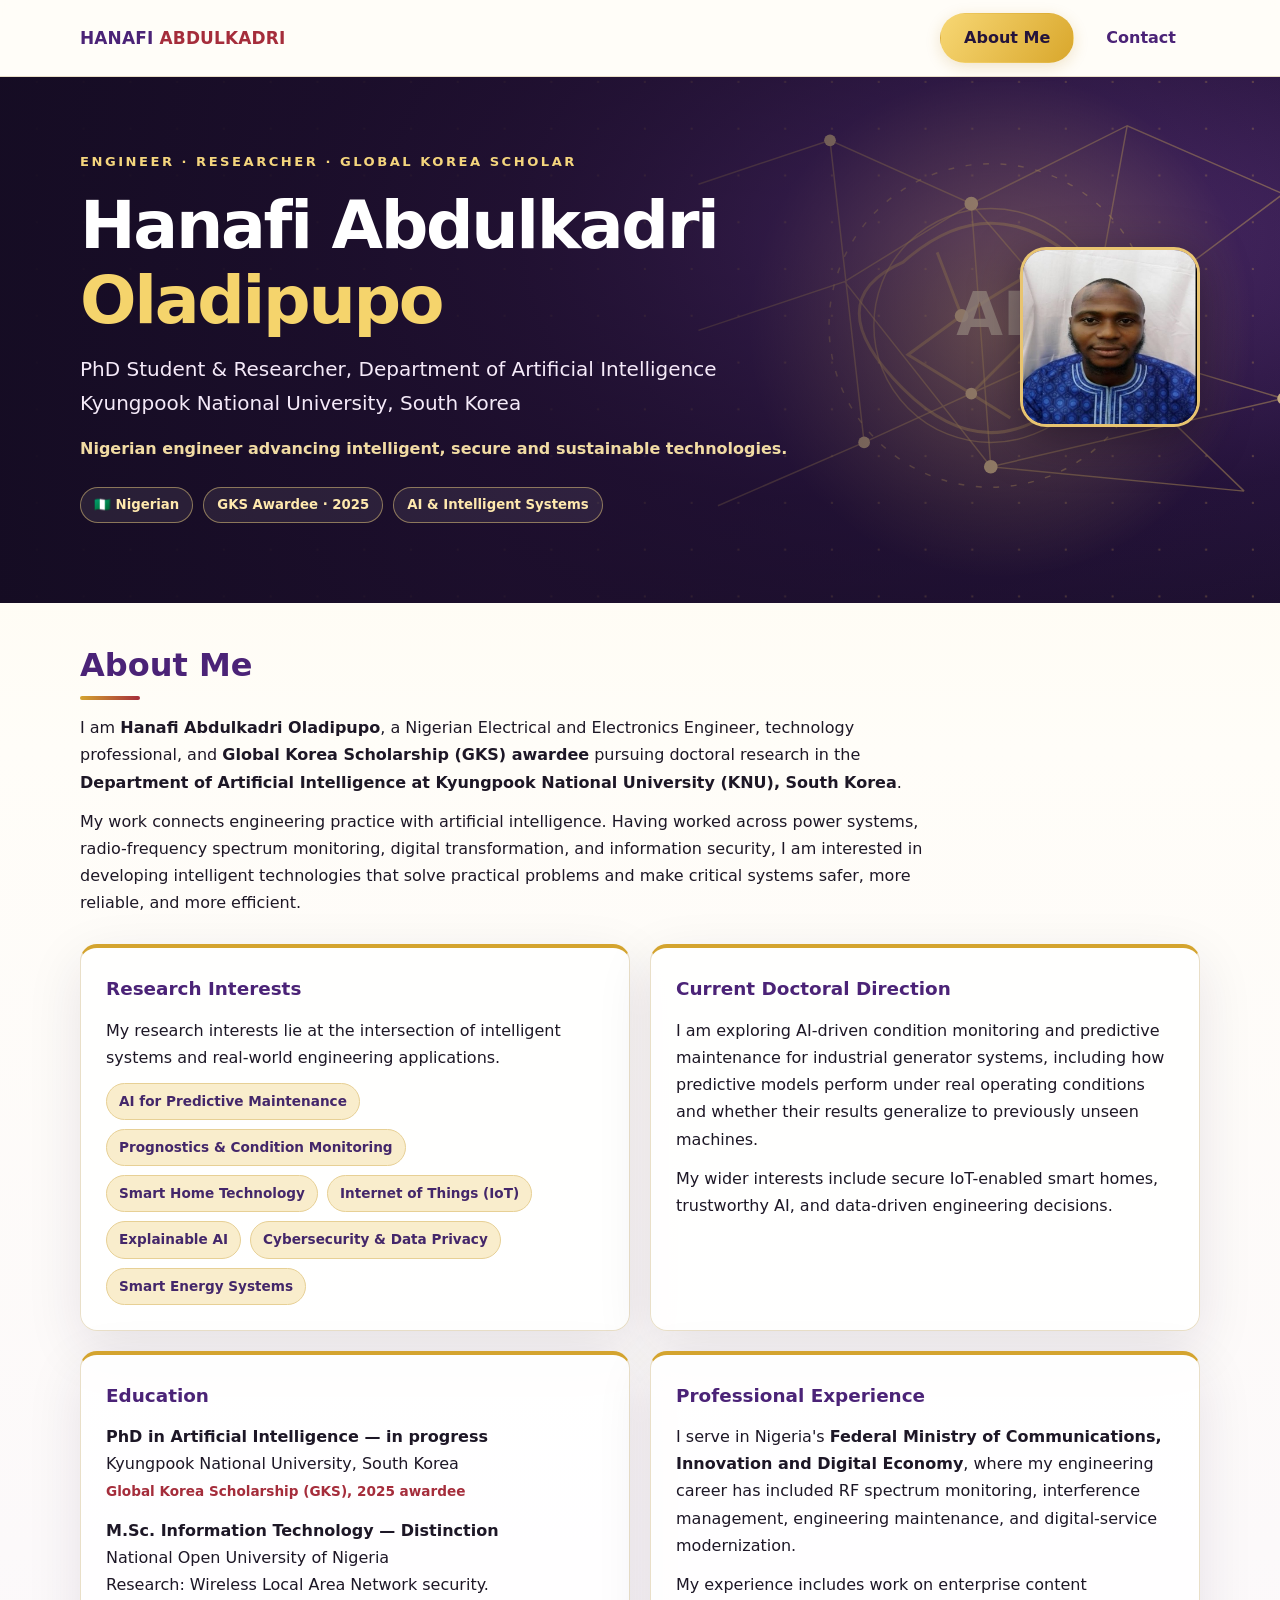
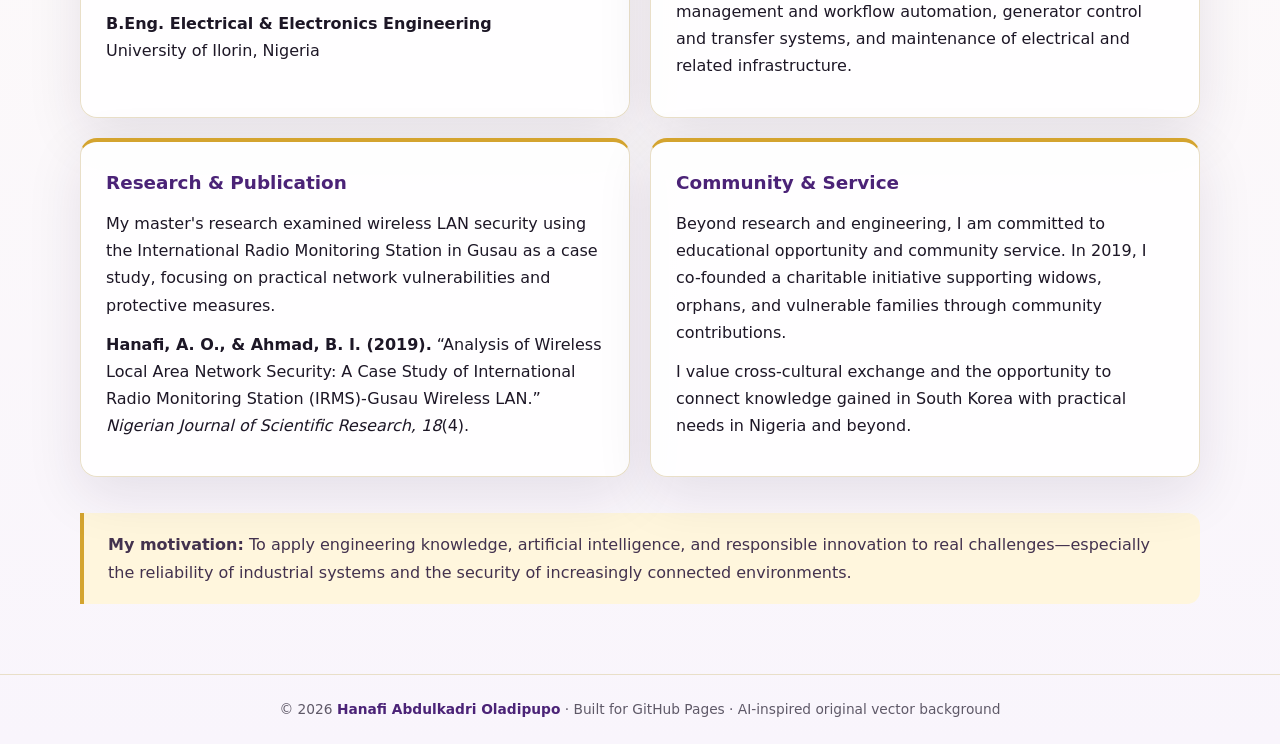
==== index.html.html @ 6dbf39a3 "Add files via upload" ====
<!DOCTYPE html>
<html lang="en">
<head>
<meta charset="UTF-8">
<meta name="viewport" content="width=device-width, initial-scale=1">
<meta name="theme-color" content="#24143b">
<meta name="description" content="Hanafi Abdulkadri Oladipupo — Nigerian GKS scholar and PhD researcher in Artificial Intelligence at Kyungpook National University, South Korea.">
<title>Hanafi Abdulkadri Oladipupo | AI Researcher & GKS Scholar</title>
<style>
:root{--gold:#d4a42f;--gold-light:#fff0ba;--violet:#4b2377;--ink:#1d1726;--red:#a52d3b;--muted:#5f5968;--paper:#fffdf8;--line:#e9dfc8;--shadow:0 18px 55px rgba(36,20,59,.10)}
*{box-sizing:border-box}html{scroll-behavior:smooth}body{margin:0;background:linear-gradient(180deg,#fff9e9,#fffdf8 32%,#f9f5fc);color:var(--ink);font:16px/1.7 system-ui,-apple-system,"Segoe UI",sans-serif}a{color:var(--violet)}a:focus-visible,button:focus-visible{outline:3px solid var(--gold);outline-offset:4px}.wrap{width:min(1120px,calc(100% - 40px));margin:auto}.topbar{position:sticky;top:0;z-index:20;background:rgba(255,253,248,.96);backdrop-filter:blur(14px);border-bottom:1px solid var(--line)}.nav{display:flex;align-items:center;justify-content:space-between;gap:18px;min-height:76px}.brand{font-size:1.06rem;font-weight:850;letter-spacing:.01em;color:var(--violet);text-decoration:none}.brand span{color:var(--red)}.tabs{display:flex;gap:8px}.tab{font:inherit;font-weight:750;cursor:pointer;border:1px solid transparent;border-radius:999px;padding:10px 23px;color:var(--violet);background:transparent}.tab[aria-selected="true"]{color:#24143b;background:linear-gradient(125deg,#f7d774,#d9a72c);box-shadow:0 4px 15px rgba(181,126,18,.2)}
.hero{position:relative;overflow:hidden;min-height:490px;display:flex;align-items:center;background:radial-gradient(ellipse at 75% 30%,#5b337b 0%,#27143e 52%,#160e25 100%);color:#fff}.hero-art{position:absolute;inset:0;width:100%;height:100%;opacity:.85;pointer-events:none}.hero:after{content:"";position:absolute;inset:0;background:linear-gradient(90deg,rgba(21,12,35,.95) 0%,rgba(28,14,43,.85) 40%,rgba(25,13,40,.15) 100%)}.hero-inner{position:relative;z-index:1;padding:74px 0 80px;display:grid;grid-template-columns:1fr 180px;align-items:center;gap:38px}.eyebrow{font-size:.82rem;text-transform:uppercase;letter-spacing:.19em;color:#f4d57d;font-weight:800}.hero h1{font-size:clamp(2.2rem,5.2vw,4.5rem);line-height:1.12;letter-spacing:-.035em;margin:15px 0}.hero h1 em{font-style:normal;color:#f5d46c}.hero .lead{font-size:clamp(1.05rem,2vw,1.25rem);max-width:730px;color:#f5eaf9;margin:0}.hero .sublead{color:#f1dba3;font-weight:650;margin-top:15px}.portrait{width:180px;height:180px;border-radius:26px;border:3px solid rgba(250,213,115,.9);object-fit:cover;box-shadow:0 12px 45px #10071b88;background:#432661}.portrait-fallback{display:none;align-items:center;justify-content:center;font-size:3rem;font-weight:800;color:#f7d777}.badges{display:flex;gap:10px;flex-wrap:wrap;margin-top:24px}.badge{border:1px solid #eecf7e80;border-radius:999px;background:#ffffff14;padding:6px 13px;font-size:.83rem;font-weight:700;color:#ffe9ae}
main{padding:42px 0 70px}.panel[hidden]{display:none!important}.intro{max-width:850px;margin-bottom:28px}.section-title{color:var(--violet);font-size:clamp(1.5rem,3vw,2rem);line-height:1.25;margin:0 0 14px}.section-title:after{content:"";display:block;width:60px;height:4px;background:linear-gradient(90deg,var(--gold),var(--red));margin-top:11px;border-radius:4px}.intro p,.card p{margin:0 0 12px}.cards{display:grid;grid-template-columns:repeat(2,minmax(0,1fr));gap:20px;margin:25px 0 36px}.card{background:rgba(255,255,255,.92);border:1px solid var(--line);border-top:4px solid var(--gold);border-radius:17px;padding:25px;box-shadow:var(--shadow)}.card h3{margin:0 0 12px;color:var(--violet);font-size:1.15rem}.card .meta{font-size:.85rem;font-weight:750;color:var(--red)}.card ul{padding-left:20px;margin:8px 0 0}.card li{margin:7px 0}.full{grid-column:1/-1}.chip-row{display:flex;gap:9px;flex-wrap:wrap}.chip{background:#f9edcc;color:#44276a;border:1px solid #e7d095;border-radius:999px;padding:6px 12px;font-size:.85rem;font-weight:650}.quote{border-left:4px solid var(--gold);padding:18px 24px;background:#fff6dd;border-radius:0 13px 13px 0;color:#43324e}.contact-grid{display:grid;grid-template-columns:1.1fr .9fr;gap:22px;margin-top:24px}.contact-link{display:block;padding:16px 18px;border:1px solid var(--line);border-radius:12px;background:#fffdf9;text-decoration:none;margin:12px 0;overflow-wrap:anywhere}.contact-link strong{display:block;color:var(--violet)}.contact-link span{color:var(--muted);font-size:.93rem}.contact-link:hover{border-color:var(--gold);background:#fff8e7}.small-note{font-size:.9rem;color:var(--muted)}footer{border-top:1px solid var(--line);padding:23px 0;text-align:center;color:var(--muted);font-size:.86rem}footer strong{color:var(--violet)}
@media(max-width:740px){.nav{min-height:70px}.brand{font-size:.9rem}.tab{padding:8px 13px;font-size:.9rem}.hero-inner{grid-template-columns:1fr;padding:55px 0 62px}.portrait{grid-row:1;width:124px;height:124px}.hero:after{background:linear-gradient(90deg,rgba(21,12,35,.94),rgba(25,13,40,.64))}.cards,.contact-grid{grid-template-columns:1fr}.full{grid-column:auto}.card{padding:20px}.hero{min-height:0}}@media(prefers-reduced-motion:reduce){html{scroll-behavior:auto}}
</style>
</head>
<body>
<header class="topbar"><nav class="nav wrap" aria-label="Main navigation"><a class="brand" href="#about">HANAFI <span>ABDULKADRI</span></a><div class="tabs" role="tablist" aria-label="Website sections"><button id="tab-about" class="tab" type="button" role="tab" aria-controls="about" aria-selected="true">About Me</button><button id="tab-contact" class="tab" type="button" role="tab" aria-controls="contact" aria-selected="false" tabindex="-1">Contact</button></div></nav></header>
<section class="hero" aria-label="Introduction">
<svg class="hero-art" viewBox="0 0 1440 540" preserveAspectRatio="xMidYMid slice" aria-hidden="true" xmlns="http://www.w3.org/2000/svg"><defs><radialGradient id="glow"><stop stop-color="#f9d26b" stop-opacity=".55"/><stop offset="1" stop-color="#f9d26b" stop-opacity="0"/></radialGradient><pattern id="dots" width="48" height="48" patternUnits="userSpaceOnUse"><circle cx="5" cy="5" r="1.2" fill="#e9bb58" opacity=".35"/></pattern></defs><rect width="1440" height="540" fill="url(#dots)"/><circle cx="1090" cy="255" r="260" fill="url(#glow)"/><g stroke="#f2c966" stroke-opacity=".5" fill="none" stroke-width="1.5"><path d="M780 110L915 65 1060 130 1220 50 1380 120M780 260L930 210 1060 130 1180 270 1380 120M800 440L950 375 1180 270 1340 425M915 65L950 375M1060 130L1080 400 1340 425M1220 50L1180 270 1380 330M930 210L1080 400 1380 330"/><circle cx="1080" cy="255" r="166" stroke-dasharray="6 12"/><circle cx="1080" cy="255" r="120"/><path d="M990 190Q1080 110 1170 190T1170 320Q1080 410 990 320T990 190Z" stroke-width="3"/><path d="M1025 180L1050 245 995 285 1060 325 1120 265 1170 290M1050 245L1115 205 1170 230M1060 325L1100 350" stroke-width="3"/></g><g fill="#ffe29a"><circle cx="915" cy="65" r="6"/><circle cx="1060" cy="130" r="7"/><circle cx="1180" cy="270" r="8"/><circle cx="950" cy="375" r="6"/><circle cx="1080" cy="400" r="7"/><circle cx="1380" cy="330" r="6"/><circle cx="1050" cy="245" r="7"/><circle cx="1115" cy="205" r="6"/><circle cx="1060" cy="325" r="6"/></g><text x="1080" y="265" text-anchor="middle" font-family="system-ui,sans-serif" font-size="62" font-weight="800" fill="#fff1bf" opacity=".8">AI</text></svg>
<div class="wrap hero-inner"><div><div class="eyebrow">Engineer · Researcher · Global Korea Scholar</div><h1>Hanafi Abdulkadri <em>Oladipupo</em></h1><p class="lead">PhD Student &amp; Researcher, Department of Artificial Intelligence<br>Kyungpook National University, South Korea</p><p class="sublead">Nigerian engineer advancing intelligent, secure and sustainable technologies.</p><div class="badges"><span class="badge">🇳🇬 Nigerian</span><span class="badge">GKS Awardee · 2025</span><span class="badge">AI &amp; Intelligent Systems</span></div></div><img class="portrait" src="photo.jpg" alt="Portrait of Hanafi Abdulkadri Oladipupo" onerror="this.style.display='none';this.nextElementSibling.style.display='flex'"><div class="portrait portrait-fallback" aria-label="Portrait placeholder">HA</div></div></section>
<main class="wrap">
<section id="about" class="panel" role="tabpanel" aria-labelledby="tab-about" tabindex="0">
<div class="intro"><h2 class="section-title">About Me</h2><p>I am <strong>Hanafi Abdulkadri Oladipupo</strong>, a Nigerian Electrical and Electronics Engineer, technology professional, and <strong>Global Korea Scholarship (GKS) awardee</strong> pursuing doctoral research in the <strong>Department of Artificial Intelligence at Kyungpook National University (KNU), South Korea</strong>.</p><p>My work connects engineering practice with artificial intelligence. Having worked across power systems, radio-frequency spectrum monitoring, digital transformation, and information security, I am interested in developing intelligent technologies that solve practical problems and make critical systems safer, more reliable, and more efficient.</p></div>
<div class="cards">
<article class="card"><h3>Research Interests</h3><p>My research interests lie at the intersection of intelligent systems and real-world engineering applications.</p><div class="chip-row"><span class="chip">AI for Predictive Maintenance</span><span class="chip">Prognostics &amp; Condition Monitoring</span><span class="chip">Smart Home Technology</span><span class="chip">Internet of Things (IoT)</span><span class="chip">Explainable AI</span><span class="chip">Cybersecurity &amp; Data Privacy</span><span class="chip">Smart Energy Systems</span></div></article>
<article class="card"><h3>Current Doctoral Direction</h3><p>I am exploring AI-driven condition monitoring and predictive maintenance for industrial generator systems, including how predictive models perform under real operating conditions and whether their results generalize to previously unseen machines.</p><p>My wider interests include secure IoT-enabled smart homes, trustworthy AI, and data-driven engineering decisions.</p></article>
<article class="card"><h3>Education</h3><p><strong>PhD in Artificial Intelligence — in progress</strong><br>Kyungpook National University, South Korea<br><span class="meta">Global Korea Scholarship (GKS), 2025 awardee</span></p><p><strong>M.Sc. Information Technology — Distinction</strong><br>National Open University of Nigeria<br>Research: Wireless Local Area Network security.</p><p><strong>B.Eng. Electrical &amp; Electronics Engineering</strong><br>University of Ilorin, Nigeria</p></article>
<article class="card"><h3>Professional Experience</h3><p>I serve in Nigeria's <strong>Federal Ministry of Communications, Innovation and Digital Economy</strong>, where my engineering career has included RF spectrum monitoring, interference management, engineering maintenance, and digital-service modernization.</p><p>My experience includes work on enterprise content management and workflow automation, generator control and transfer systems, and maintenance of electrical and related infrastructure.</p></article>
<article class="card"><h3>Research &amp; Publication</h3><p>My master's research examined wireless LAN security using the International Radio Monitoring Station in Gusau as a case study, focusing on practical network vulnerabilities and protective measures.</p><p><strong>Hanafi, A. O., &amp; Ahmad, B. I. (2019).</strong> “Analysis of Wireless Local Area Network Security: A Case Study of International Radio Monitoring Station (IRMS)-Gusau Wireless LAN.” <em>Nigerian Journal of Scientific Research, 18</em>(4).</p></article>
<article class="card"><h3>Community &amp; Service</h3><p>Beyond research and engineering, I am committed to educational opportunity and community service. In 2019, I co-founded a charitable initiative supporting widows, orphans, and vulnerable families through community contributions.</p><p>I value cross-cultural exchange and the opportunity to connect knowledge gained in South Korea with practical needs in Nigeria and beyond.</p></article>
</div>
<div class="quote"><strong>My motivation:</strong> To apply engineering knowledge, artificial intelligence, and responsible innovation to real challenges—especially the reliability of industrial systems and the security of increasingly connected environments.</div>
</section>
<section id="contact" class="panel" role="tabpanel" aria-labelledby="tab-contact" tabindex="0" hidden>
<div class="intro"><h2 class="section-title">Contact</h2><p>I welcome academic discussions, research collaborations, professional connections, and opportunities to exchange ideas in artificial intelligence, intelligent maintenance, IoT, and cybersecurity.</p></div>
<div class="contact-grid"><article class="card"><h3>Get in Touch</h3><a class="contact-link" href="mailto:hanafiabdulkadri@gmail.com"><strong>Email</strong><span>hanafiabdulkadri@gmail.com</span></a><a class="contact-link" href="https://www.linkedin.com/in/abdulkadri-hanafi-283636173" target="_blank" rel="noopener noreferrer"><strong>LinkedIn</strong><span>Professional profile ↗</span></a><a class="contact-link" href="https://github.com/hanafi2026" target="_blank" rel="noopener noreferrer"><strong>GitHub</strong><span>github.com/hanafi2026 ↗</span></a></article><article class="card"><h3>Academic &amp; Professional Affiliation</h3><p><strong>Department of Artificial Intelligence</strong><br>Kyungpook National University (KNU)<br>Daegu, Republic of Korea</p><p><strong>Scholarship:</strong> Global Korea Scholarship (GKS)</p><p><strong>Nationality:</strong> Nigerian 🇳🇬</p><p><strong>Professional affiliation:</strong><br>Federal Ministry of Communications, Innovation and Digital Economy, Nigeria</p><p class="small-note">For research or professional enquiries, email is the preferred contact method.</p></article></div>
</section>
</main>
<footer><div class="wrap">© <span id="year">2026</span> <strong>Hanafi Abdulkadri Oladipupo</strong> · Built for GitHub Pages · AI-inspired original vector background</div></footer>
<script>
(()=>{const names=['about','contact'];const buttons=Object.fromEntries(names.map(n=>[n,document.getElementById('tab-'+n)]));const panels=Object.fromEntries(names.map(n=>[n,document.getElementById(n)]));function show(name,updateHash=true){if(!names.includes(name))name='about';names.forEach(n=>{const active=n===name;buttons[n].setAttribute('aria-selected',String(active));buttons[n].tabIndex=active?0:-1;panels[n].hidden=!active});if(updateHash)history.replaceState(null,'','#'+name);document.title=(name==='contact'?'Contact':'About Me')+' | Hanafi Abdulkadri Oladipupo'}names.forEach(n=>{buttons[n].addEventListener('click',()=>show(n));buttons[n].addEventListener('keydown',e=>{if(e.key==='ArrowRight'||e.key==='ArrowLeft'){e.preventDefault();const next=names[(names.indexOf(n)+(e.key==='ArrowRight'?1:names.length-1))%names.length];buttons[next].focus();show(next)}})});window.addEventListener('hashchange',()=>show(location.hash.slice(1),false));show(location.hash.slice(1),false);document.getElementById('year').textContent=new Date().getFullYear()})();
</script>
</body>
</html>
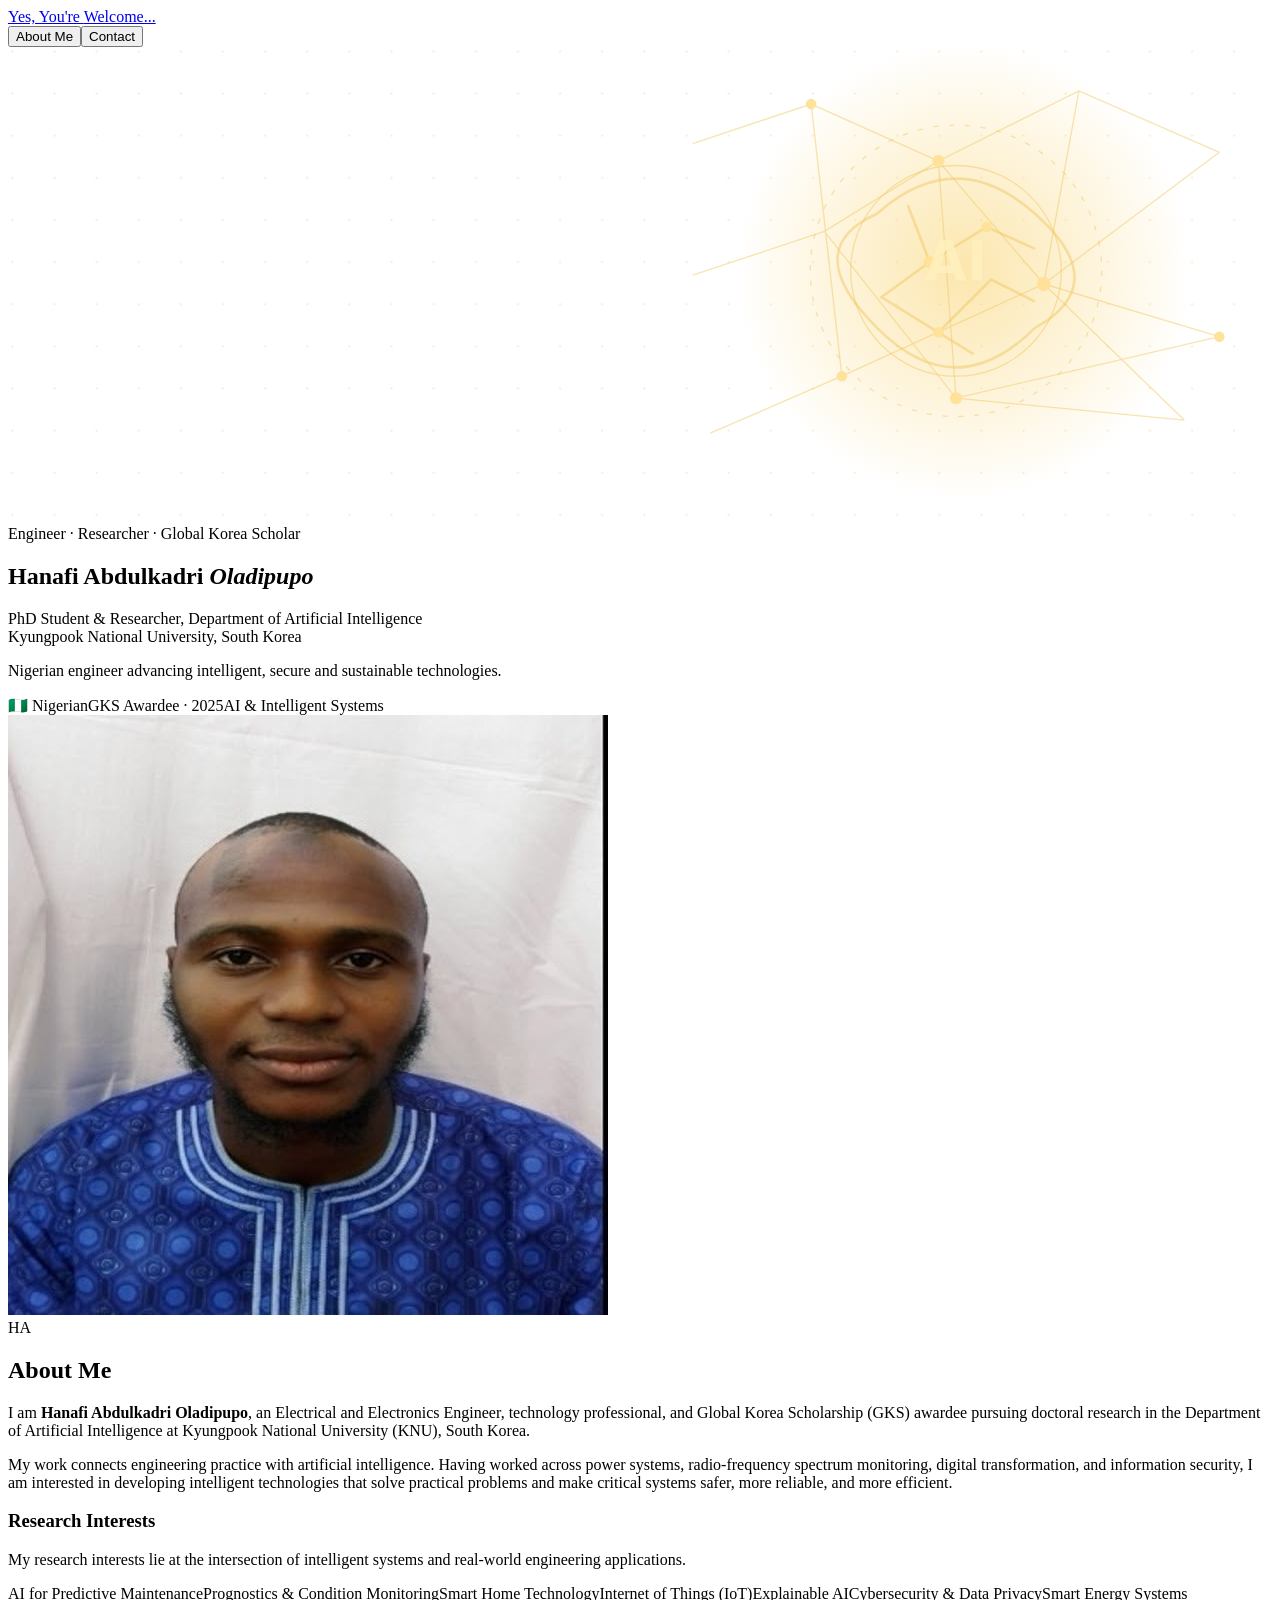
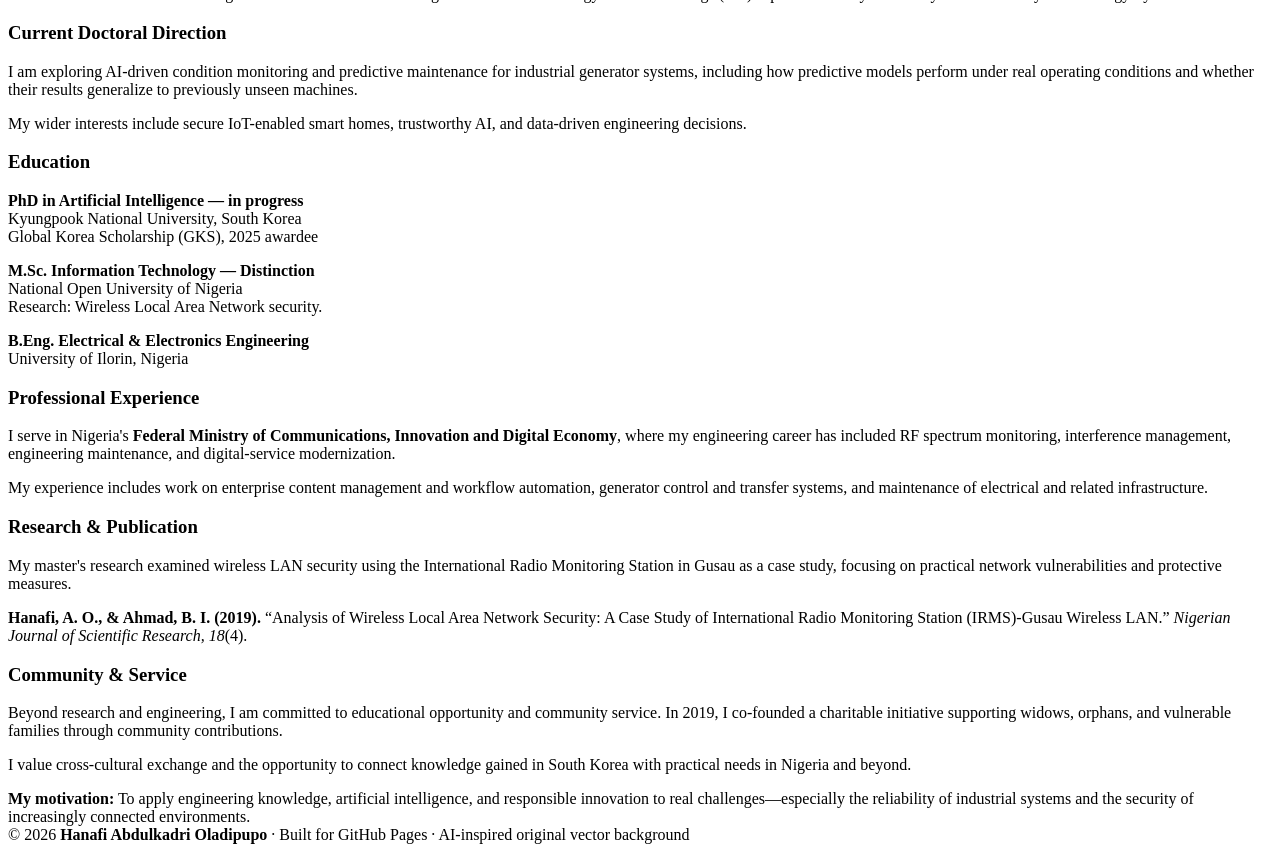
==== commit ba9b2648: "Add files via upload" ====
--- a/index.html.html
+++ b/index.html.html
@@ -3,25 +3,31 @@
 <head>
 <meta charset="UTF-8">
 <meta name="viewport" content="width=device-width, initial-scale=1">
+<meta http-equiv="Content-Security-Policy" content="default-src &#x27;none&#x27;; base-uri &#x27;none&#x27;; object-src &#x27;none&#x27;; script-src &#x27;self&#x27; &#x27;sha256-hJ82ZH4VjsyEWd4UjTtZNnlABT5K3oKX8ZdNizuu6Gg=&#x27;; style-src &#x27;self&#x27;; img-src &#x27;self&#x27;; font-src &#x27;none&#x27;; connect-src &#x27;none&#x27;; media-src &#x27;none&#x27;; frame-src &#x27;none&#x27;; form-action &#x27;none&#x27;; manifest-src &#x27;none&#x27;; upgrade-insecure-requests">
+<meta name="referrer" content="strict-origin-when-cross-origin">
+<meta name="robots" content="index, follow, max-image-preview:large">
+<link rel="canonical" href="https://hanafi2026.github.io/">
+<meta property="og:type" content="profile">
+<meta property="og:site_name" content="Hanafi Abdulkadri Oladipupo">
+<meta property="og:title" content="Hanafi Abdulkadri Oladipupo | AI Researcher &amp; GKS Scholar">
+<meta property="og:description" content="Nigerian GKS Scholar and PhD researcher in Artificial Intelligence at Kyungpook National University, South Korea. Research interests include predictive maintenance, prognostics, IoT and cybersecurity.">
+<meta property="og:url" content="https://hanafi2026.github.io/">
+<meta property="og:image" content="https://hanafi2026.github.io/photo.jpg">
+<meta name="twitter:card" content="summary">
+<script type="application/ld+json">{"@context":"https://schema.org","@type":"Person","@id":"https://hanafi2026.github.io/#person","name":"Hanafi Abdulkadri Oladipupo","alternateName":["Abdulkadri Hanafi Oladipupo","Abdulkadri O. Hanafi"],"url":"https://hanafi2026.github.io/","image":"https://hanafi2026.github.io/photo.jpg","description":"Nigerian GKS scholar and PhD researcher in Artificial Intelligence at Kyungpook National University, South Korea.","nationality":{"@type":"Country","name":"Nigeria"},"affiliation":{"@type":"CollegeOrUniversity","name":"Kyungpook National University","url":"https://www.knu.ac.kr/"},"knowsAbout":["Artificial Intelligence","Predictive Maintenance","Prognostics","Condition Monitoring","Internet of Things","Cybersecurity","Explainable AI"],"sameAs":["https://www.linkedin.com/in/abdulkadri-hanafi-283636173","https://github.com/hanafi2026"]}</script>
 <meta name="theme-color" content="#24143b">
-<meta name="description" content="Hanafi Abdulkadri Oladipupo — Nigerian GKS scholar and PhD researcher in Artificial Intelligence at Kyungpook National University, South Korea.">
+<meta name="description" content="Official website of Hanafi Abdulkadri Oladipupo, a Nigerian GKS Scholar and PhD researcher in Artificial Intelligence at Kyungpook National University, South Korea. Research: predictive maintenance, prognostics, IoT and intelligent systems.">
 <title>Hanafi Abdulkadri Oladipupo | AI Researcher & GKS Scholar</title>
-<style>
-:root{--gold:#d4a42f;--gold-light:#fff0ba;--violet:#4b2377;--ink:#1d1726;--red:#a52d3b;--muted:#5f5968;--paper:#fffdf8;--line:#e9dfc8;--shadow:0 18px 55px rgba(36,20,59,.10)}
-*{box-sizing:border-box}html{scroll-behavior:smooth}body{margin:0;background:linear-gradient(180deg,#fff9e9,#fffdf8 32%,#f9f5fc);color:var(--ink);font:16px/1.7 system-ui,-apple-system,"Segoe UI",sans-serif}a{color:var(--violet)}a:focus-visible,button:focus-visible{outline:3px solid var(--gold);outline-offset:4px}.wrap{width:min(1120px,calc(100% - 40px));margin:auto}.topbar{position:sticky;top:0;z-index:20;background:rgba(255,253,248,.96);backdrop-filter:blur(14px);border-bottom:1px solid var(--line)}.nav{display:flex;align-items:center;justify-content:space-between;gap:18px;min-height:76px}.brand{font-size:1.06rem;font-weight:850;letter-spacing:.01em;color:var(--violet);text-decoration:none}.brand span{color:var(--red)}.tabs{display:flex;gap:8px}.tab{font:inherit;font-weight:750;cursor:pointer;border:1px solid transparent;border-radius:999px;padding:10px 23px;color:var(--violet);background:transparent}.tab[aria-selected="true"]{color:#24143b;background:linear-gradient(125deg,#f7d774,#d9a72c);box-shadow:0 4px 15px rgba(181,126,18,.2)}
-.hero{position:relative;overflow:hidden;min-height:490px;display:flex;align-items:center;background:radial-gradient(ellipse at 75% 30%,#5b337b 0%,#27143e 52%,#160e25 100%);color:#fff}.hero-art{position:absolute;inset:0;width:100%;height:100%;opacity:.85;pointer-events:none}.hero:after{content:"";position:absolute;inset:0;background:linear-gradient(90deg,rgba(21,12,35,.95) 0%,rgba(28,14,43,.85) 40%,rgba(25,13,40,.15) 100%)}.hero-inner{position:relative;z-index:1;padding:74px 0 80px;display:grid;grid-template-columns:1fr 180px;align-items:center;gap:38px}.eyebrow{font-size:.82rem;text-transform:uppercase;letter-spacing:.19em;color:#f4d57d;font-weight:800}.hero h1{font-size:clamp(2.2rem,5.2vw,4.5rem);line-height:1.12;letter-spacing:-.035em;margin:15px 0}.hero h1 em{font-style:normal;color:#f5d46c}.hero .lead{font-size:clamp(1.05rem,2vw,1.25rem);max-width:730px;color:#f5eaf9;margin:0}.hero .sublead{color:#f1dba3;font-weight:650;margin-top:15px}.portrait{width:180px;height:180px;border-radius:26px;border:3px solid rgba(250,213,115,.9);object-fit:cover;box-shadow:0 12px 45px #10071b88;background:#432661}.portrait-fallback{display:none;align-items:center;justify-content:center;font-size:3rem;font-weight:800;color:#f7d777}.badges{display:flex;gap:10px;flex-wrap:wrap;margin-top:24px}.badge{border:1px solid #eecf7e80;border-radius:999px;background:#ffffff14;padding:6px 13px;font-size:.83rem;font-weight:700;color:#ffe9ae}
-main{padding:42px 0 70px}.panel[hidden]{display:none!important}.intro{max-width:850px;margin-bottom:28px}.section-title{color:var(--violet);font-size:clamp(1.5rem,3vw,2rem);line-height:1.25;margin:0 0 14px}.section-title:after{content:"";display:block;width:60px;height:4px;background:linear-gradient(90deg,var(--gold),var(--red));margin-top:11px;border-radius:4px}.intro p,.card p{margin:0 0 12px}.cards{display:grid;grid-template-columns:repeat(2,minmax(0,1fr));gap:20px;margin:25px 0 36px}.card{background:rgba(255,255,255,.92);border:1px solid var(--line);border-top:4px solid var(--gold);border-radius:17px;padding:25px;box-shadow:var(--shadow)}.card h3{margin:0 0 12px;color:var(--violet);font-size:1.15rem}.card .meta{font-size:.85rem;font-weight:750;color:var(--red)}.card ul{padding-left:20px;margin:8px 0 0}.card li{margin:7px 0}.full{grid-column:1/-1}.chip-row{display:flex;gap:9px;flex-wrap:wrap}.chip{background:#f9edcc;color:#44276a;border:1px solid #e7d095;border-radius:999px;padding:6px 12px;font-size:.85rem;font-weight:650}.quote{border-left:4px solid var(--gold);padding:18px 24px;background:#fff6dd;border-radius:0 13px 13px 0;color:#43324e}.contact-grid{display:grid;grid-template-columns:1.1fr .9fr;gap:22px;margin-top:24px}.contact-link{display:block;padding:16px 18px;border:1px solid var(--line);border-radius:12px;background:#fffdf9;text-decoration:none;margin:12px 0;overflow-wrap:anywhere}.contact-link strong{display:block;color:var(--violet)}.contact-link span{color:var(--muted);font-size:.93rem}.contact-link:hover{border-color:var(--gold);background:#fff8e7}.small-note{font-size:.9rem;color:var(--muted)}footer{border-top:1px solid var(--line);padding:23px 0;text-align:center;color:var(--muted);font-size:.86rem}footer strong{color:var(--violet)}
-@media(max-width:740px){.nav{min-height:70px}.brand{font-size:.9rem}.tab{padding:8px 13px;font-size:.9rem}.hero-inner{grid-template-columns:1fr;padding:55px 0 62px}.portrait{grid-row:1;width:124px;height:124px}.hero:after{background:linear-gradient(90deg,rgba(21,12,35,.94),rgba(25,13,40,.64))}.cards,.contact-grid{grid-template-columns:1fr}.full{grid-column:auto}.card{padding:20px}.hero{min-height:0}}@media(prefers-reduced-motion:reduce){html{scroll-behavior:auto}}
-</style>
+<link rel="stylesheet" href="/assets/site.css">
 </head>
 <body>
-<header class="topbar"><nav class="nav wrap" aria-label="Main navigation"><a class="brand" href="#about">HANAFI <span>ABDULKADRI</span></a><div class="tabs" role="tablist" aria-label="Website sections"><button id="tab-about" class="tab" type="button" role="tab" aria-controls="about" aria-selected="true">About Me</button><button id="tab-contact" class="tab" type="button" role="tab" aria-controls="contact" aria-selected="false" tabindex="-1">Contact</button></div></nav></header>
+<header class="topbar"><nav class="nav wrap" aria-label="Main navigation"><a class="brand" href="#about">Yes, You're <span>Welcome...</span></a><div class="tabs" role="tablist" aria-label="Website sections"><button id="tab-about" class="tab" type="button" role="tab" aria-controls="about" aria-selected="true">About Me</button><button id="tab-contact" class="tab" type="button" role="tab" aria-controls="contact" aria-selected="false" tabindex="-1">Contact</button></div></nav></header>
 <section class="hero" aria-label="Introduction">
 <svg class="hero-art" viewBox="0 0 1440 540" preserveAspectRatio="xMidYMid slice" aria-hidden="true" xmlns="http://www.w3.org/2000/svg"><defs><radialGradient id="glow"><stop stop-color="#f9d26b" stop-opacity=".55"/><stop offset="1" stop-color="#f9d26b" stop-opacity="0"/></radialGradient><pattern id="dots" width="48" height="48" patternUnits="userSpaceOnUse"><circle cx="5" cy="5" r="1.2" fill="#e9bb58" opacity=".35"/></pattern></defs><rect width="1440" height="540" fill="url(#dots)"/><circle cx="1090" cy="255" r="260" fill="url(#glow)"/><g stroke="#f2c966" stroke-opacity=".5" fill="none" stroke-width="1.5"><path d="M780 110L915 65 1060 130 1220 50 1380 120M780 260L930 210 1060 130 1180 270 1380 120M800 440L950 375 1180 270 1340 425M915 65L950 375M1060 130L1080 400 1340 425M1220 50L1180 270 1380 330M930 210L1080 400 1380 330"/><circle cx="1080" cy="255" r="166" stroke-dasharray="6 12"/><circle cx="1080" cy="255" r="120"/><path d="M990 190Q1080 110 1170 190T1170 320Q1080 410 990 320T990 190Z" stroke-width="3"/><path d="M1025 180L1050 245 995 285 1060 325 1120 265 1170 290M1050 245L1115 205 1170 230M1060 325L1100 350" stroke-width="3"/></g><g fill="#ffe29a"><circle cx="915" cy="65" r="6"/><circle cx="1060" cy="130" r="7"/><circle cx="1180" cy="270" r="8"/><circle cx="950" cy="375" r="6"/><circle cx="1080" cy="400" r="7"/><circle cx="1380" cy="330" r="6"/><circle cx="1050" cy="245" r="7"/><circle cx="1115" cy="205" r="6"/><circle cx="1060" cy="325" r="6"/></g><text x="1080" y="265" text-anchor="middle" font-family="system-ui,sans-serif" font-size="62" font-weight="800" fill="#fff1bf" opacity=".8">AI</text></svg>
-<div class="wrap hero-inner"><div><div class="eyebrow">Engineer · Researcher · Global Korea Scholar</div><h1>Hanafi Abdulkadri <em>Oladipupo</em></h1><p class="lead">PhD Student &amp; Researcher, Department of Artificial Intelligence<br>Kyungpook National University, South Korea</p><p class="sublead">Nigerian engineer advancing intelligent, secure and sustainable technologies.</p><div class="badges"><span class="badge">🇳🇬 Nigerian</span><span class="badge">GKS Awardee · 2025</span><span class="badge">AI &amp; Intelligent Systems</span></div></div><img class="portrait" src="photo.jpg" alt="Portrait of Hanafi Abdulkadri Oladipupo" onerror="this.style.display='none';this.nextElementSibling.style.display='flex'"><div class="portrait portrait-fallback" aria-label="Portrait placeholder">HA</div></div></section>
+<div class="wrap hero-inner"><div><div class="eyebrow">Engineer · Researcher · Global Korea Scholar</div><h1>Hanafi Abdulkadri <em>Oladipupo</em></h1><p class="lead">PhD Student &amp; Researcher, Department of Artificial Intelligence<br>Kyungpook National University, South Korea</p><p class="sublead">Nigerian engineer advancing intelligent, secure and sustainable technologies.</p><div class="badges"><span class="badge">🇳🇬 Nigerian</span><span class="badge">GKS Awardee · 2025</span><span class="badge">AI &amp; Intelligent Systems</span></div></div><img class="portrait" src="photo.jpg" alt="Portrait of Hanafi Abdulkadri Oladipupo"><div class="portrait portrait-fallback" aria-label="Portrait placeholder">HA</div></div></section>
 <main class="wrap">
 <section id="about" class="panel" role="tabpanel" aria-labelledby="tab-about" tabindex="0">
-<div class="intro"><h2 class="section-title">About Me</h2><p>I am <strong>Hanafi Abdulkadri Oladipupo</strong>, a Nigerian Electrical and Electronics Engineer, technology professional, and <strong>Global Korea Scholarship (GKS) awardee</strong> pursuing doctoral research in the <strong>Department of Artificial Intelligence at Kyungpook National University (KNU), South Korea</strong>.</p><p>My work connects engineering practice with artificial intelligence. Having worked across power systems, radio-frequency spectrum monitoring, digital transformation, and information security, I am interested in developing intelligent technologies that solve practical problems and make critical systems safer, more reliable, and more efficient.</p></div>
+<div class="intro"><h2 class="section-title">About Me</h2><p>I am <strong>Hanafi Abdulkadri Oladipupo</strong>, an Electrical and Electronics Engineer, technology professional, and Global Korea Scholarship (GKS) awardee pursuing doctoral research in the Department of Artificial Intelligence at Kyungpook National University (KNU), South Korea.</p><p>My work connects engineering practice with artificial intelligence. Having worked across power systems, radio-frequency spectrum monitoring, digital transformation, and information security, I am interested in developing intelligent technologies that solve practical problems and make critical systems safer, more reliable, and more efficient.</p></div>
 <div class="cards">
 <article class="card"><h3>Research Interests</h3><p>My research interests lie at the intersection of intelligent systems and real-world engineering applications.</p><div class="chip-row"><span class="chip">AI for Predictive Maintenance</span><span class="chip">Prognostics &amp; Condition Monitoring</span><span class="chip">Smart Home Technology</span><span class="chip">Internet of Things (IoT)</span><span class="chip">Explainable AI</span><span class="chip">Cybersecurity &amp; Data Privacy</span><span class="chip">Smart Energy Systems</span></div></article>
 <article class="card"><h3>Current Doctoral Direction</h3><p>I am exploring AI-driven condition monitoring and predictive maintenance for industrial generator systems, including how predictive models perform under real operating conditions and whether their results generalize to previously unseen machines.</p><p>My wider interests include secure IoT-enabled smart homes, trustworthy AI, and data-driven engineering decisions.</p></article>
@@ -38,8 +44,6 @@
 </section>
 </main>
 <footer><div class="wrap">© <span id="year">2026</span> <strong>Hanafi Abdulkadri Oladipupo</strong> · Built for GitHub Pages · AI-inspired original vector background</div></footer>
-<script>
-(()=>{const names=['about','contact'];const buttons=Object.fromEntries(names.map(n=>[n,document.getElementById('tab-'+n)]));const panels=Object.fromEntries(names.map(n=>[n,document.getElementById(n)]));function show(name,updateHash=true){if(!names.includes(name))name='about';names.forEach(n=>{const active=n===name;buttons[n].setAttribute('aria-selected',String(active));buttons[n].tabIndex=active?0:-1;panels[n].hidden=!active});if(updateHash)history.replaceState(null,'','#'+name);document.title=(name==='contact'?'Contact':'About Me')+' | Hanafi Abdulkadri Oladipupo'}names.forEach(n=>{buttons[n].addEventListener('click',()=>show(n));buttons[n].addEventListener('keydown',e=>{if(e.key==='ArrowRight'||e.key==='ArrowLeft'){e.preventDefault();const next=names[(names.indexOf(n)+(e.key==='ArrowRight'?1:names.length-1))%names.length];buttons[next].focus();show(next)}})});window.addEventListener('hashchange',()=>show(location.hash.slice(1),false));show(location.hash.slice(1),false);document.getElementById('year').textContent=new Date().getFullYear()})();
-</script>
+<script src="/assets/site.js" defer></script>
 </body>
-</html>
+</html>
